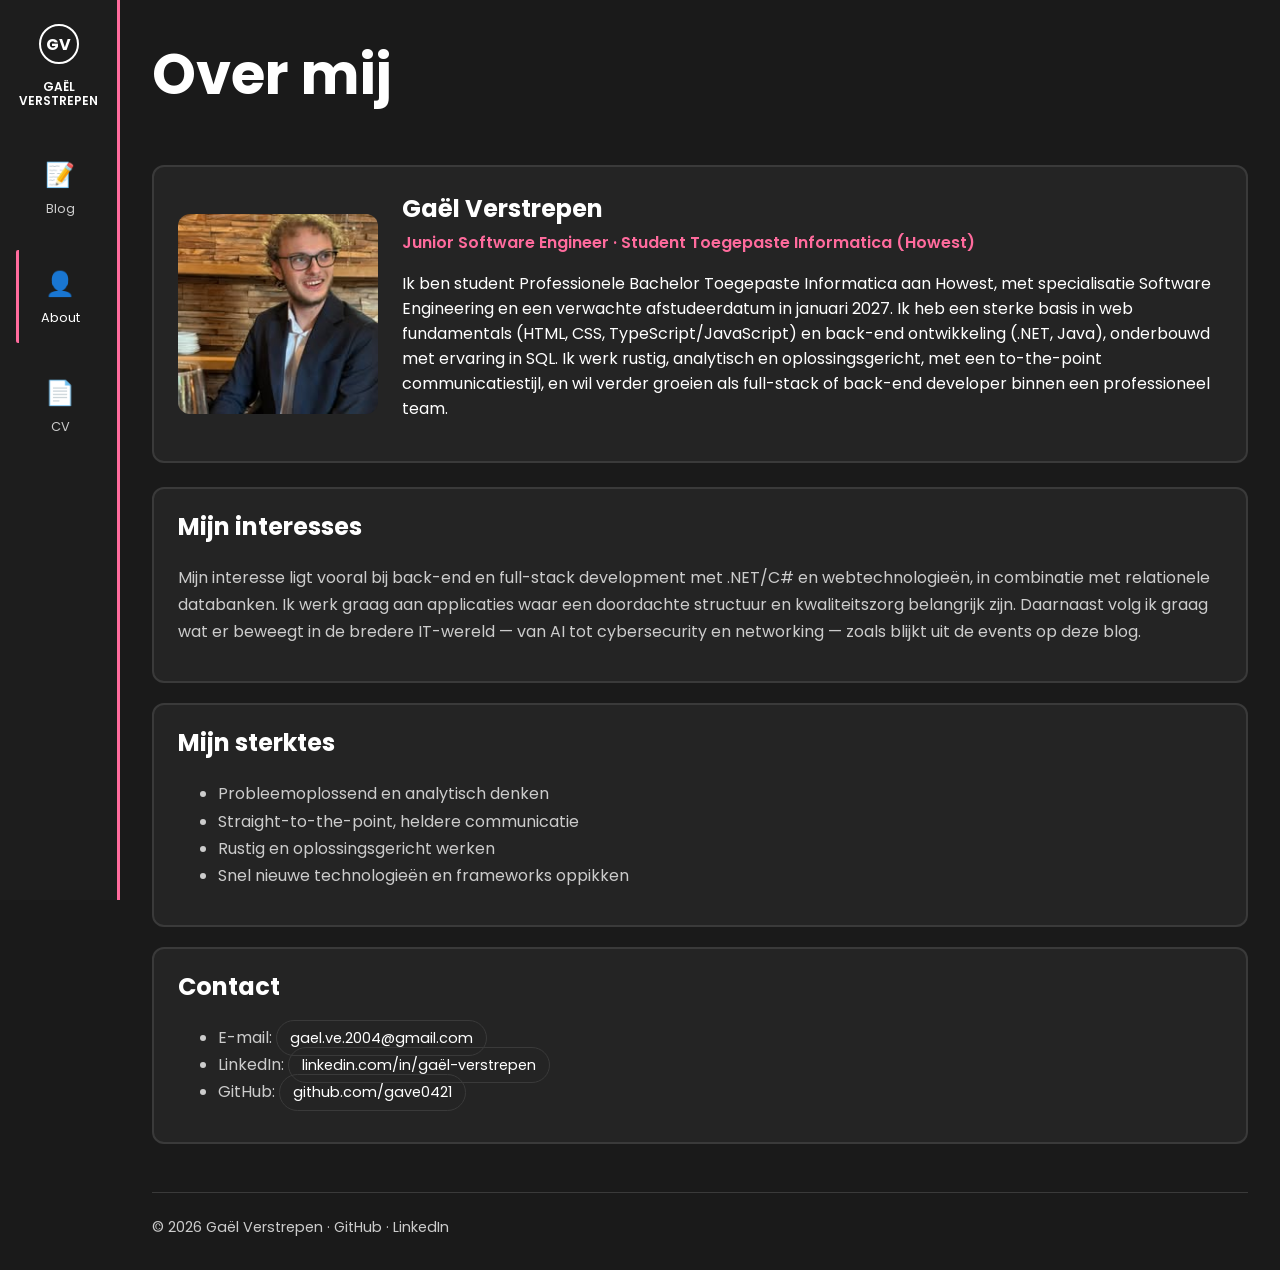
==== about.html @ 9400dde1 "Refactor blog articles and add new content - Updated blog5.html, blog6.html, and blog7.html to impro" ====
<!doctype html>
<html lang="nl">
  <head>
    <meta charset="UTF-8" />
    <meta name="viewport" content="width=device-width, initial-scale=1.0" />
    <meta name="description" content="Over mij - wie ik ben, mijn interesses en mijn sterktes als IT'er." />
    <title>Gaël Verstrepen — Over mij</title>
    <link rel="icon" href="favicon.svg" type="image/svg+xml" />
    <link rel="preconnect" href="https://fonts.googleapis.com" />
    <link rel="preconnect" href="https://fonts.gstatic.com" crossorigin />
    <link
      href="https://fonts.googleapis.com/css2?family=Poppins:wght@400;500;600;700&display=swap"
      rel="stylesheet"
    />
    <link rel="stylesheet" href="styles.css" />
    <script defer src="script.js"></script>
  </head>
  <body>
    <aside class="sidebar">
      <div class="sidebar__header">
        <span class="info-icon">GV</span>
        <span class="sidebar__title">Gaël Verstrepen</span>
      </div>
      <nav class="sidebar__nav">
        <a href="index.html" class="nav-item">
          <span class="nav-icon">📝</span>
          Blog
        </a>
        <a href="about.html" class="nav-item active">
          <span class="nav-icon">👤</span>
          About
        </a>
        <a href="cv.html" class="nav-item">
          <span class="nav-icon">📄</span>
          CV
        </a>
      </nav>
    </aside>

    <main class="main-content">
      <div class="container">
        <h1 class="page-title">Over mij</h1>

        <section class="about-card">
          <div class="about-photo">
            <img src="images/gael-profile.jpg" alt="Profielfoto van Gaël Verstrepen" />
          </div>
          <div class="about-intro">
            <h2>Gaël Verstrepen</h2>
            <p class="about-role">Junior Software Engineer · Student Toegepaste Informatica (Howest)</p>
            <p>
              Ik ben student Professionele Bachelor Toegepaste Informatica aan Howest,
              met specialisatie Software Engineering en een verwachte afstudeerdatum in
              januari 2027. Ik heb een sterke basis in web fundamentals (HTML, CSS,
              TypeScript/JavaScript) en back-end ontwikkeling (.NET, Java), onderbouwd
              met ervaring in SQL. Ik werk rustig, analytisch en oplossingsgericht, met
              een to-the-point communicatiestijl, en wil verder groeien als full-stack
              of back-end developer binnen een professioneel team.
            </p>
          </div>
        </section>

        <section class="about-section">
          <h2>Mijn interesses</h2>
          <!-- Concept op basis van je CV - pas gerust aan zodat het echt klinkt als jij. -->
          <p>
            Mijn interesse ligt vooral bij back-end en full-stack development met
            .NET/C# en webtechnologieën, in combinatie met relationele databanken. Ik
            werk graag aan applicaties waar een doordachte structuur en kwaliteitszorg
            belangrijk zijn. Daarnaast volg ik graag wat er beweegt in de bredere
            IT-wereld — van AI tot cybersecurity en networking — zoals blijkt uit de
            events op deze blog.
          </p>
          <!-- TODO (optioneel): voeg een persoonlijk accent toe, bv. een technologie waar je in je vrije tijd mee bezig bent. -->
        </section>

        <section class="about-section">
          <h2>Mijn sterktes</h2>
          <ul>
            <li>Probleemoplossend en analytisch denken</li>
            <li>Straight-to-the-point, heldere communicatie</li>
            <li>Rustig en oplossingsgericht werken</li>
            <li>Snel nieuwe technologieën en frameworks oppikken</li>
          </ul>
        </section>

        <section class="about-section">
          <h2>Contact</h2>
          <ul>
            <li>E-mail: <a class="panel-link" href="mailto:gael.ve.2004@gmail.com">gael.ve.2004@gmail.com</a></li>
            <li>LinkedIn: <a class="panel-link" href="https://www.linkedin.com/in/ga%C3%ABl-verstrepen-73a6a1340" target="_blank" rel="noopener">linkedin.com/in/gaël-verstrepen</a></li>
            <li>GitHub: <a class="panel-link" href="https://github.com/gave0421" target="_blank" rel="noopener">github.com/gave0421</a></li>
          </ul>
        </section>
        <footer class="site-footer">
          © 2026 Gaël Verstrepen ·
          <a href="https://github.com/gave0421" target="_blank" rel="noopener">GitHub</a> ·
          <a href="https://www.linkedin.com/in/ga%C3%ABl-verstrepen-73a6a1340" target="_blank" rel="noopener">LinkedIn</a>
        </footer>
      </div>
    </main>
  </body>
</html>
---- styles.css ----
:root {
  color-scheme: dark;
  --bg: #1a1a1a;
  --bg-secondary: #2a2a2a;
  --text: #ffffff;
  --text-muted: #cccccc;
  --accent: #ff6b9d;
  --border: #3a3a3a;
  --card-bg: #242424;
}

* {
  box-sizing: border-box;
}

html {
  scroll-behavior: smooth;
}

body {
  margin: 0;
  font-family: "Poppins", sans-serif;
  color: var(--text);
  background: var(--bg);
  display: flex;
}

.sidebar {
  position: fixed;
  left: 0;
  top: 0;
  width: 120px;
  height: 100vh;
  background: rgba(30, 30, 30, 0.95);
  border-right: 3px solid var(--accent);
  padding: 1.5rem 1rem;
  display: flex;
  flex-direction: column;
  gap: 2rem;
  z-index: 100;
}

.sidebar__header {
  display: flex;
  flex-direction: column;
  align-items: center;
  gap: 1rem;
}

.info-icon {
  width: 2.5rem;
  height: 2.5rem;
  display: flex;
  align-items: center;
  justify-content: center;
  border: 2px solid var(--text);
  border-radius: 50%;
  font-size: 1rem;
  font-weight: bold;
}

.sidebar__title {
  font-size: 0.75rem;
  text-align: center;
  line-height: 1.2;
  font-weight: 600;
  text-transform: uppercase;
}

.sidebar__nav {
  display: flex;
  flex-direction: column;
  gap: 1rem;
}

.nav-item {
  display: flex;
  flex-direction: column;
  align-items: center;
  gap: 0.5rem;
  padding: 1rem 0.5rem;
  color: var(--text-muted);
  text-decoration: none;
  font-size: 0.8rem;
  text-align: center;
  border-left: 3px solid transparent;
  border-radius: 2px;
  transition: all 0.3s ease;
  cursor: pointer;
}

.nav-item:hover,
.nav-item.active {
  color: var(--text);
  border-left-color: var(--accent);
}

.nav-icon {
  font-size: 1.5rem;
}

.main-content {
  margin-left: 120px;
  width: calc(100% - 120px);
  padding: 2rem;
}

.container {
  max-width: 1400px;
  margin: 0 auto;
}

.page-title {
  font-size: 3.5rem;
  font-weight: 700;
  margin: 0 0 3rem 0;
  color: var(--text);
}

.articles-grid {
  display: grid;
  grid-template-columns: repeat(auto-fill, minmax(320px, 1fr));
  gap: 1.5rem;
}

.article-card {
  background: var(--card-bg);
  border: 2px solid var(--border);
  border-radius: 0.75rem;
  overflow: hidden;
  transition: all 0.3s ease;
  cursor: pointer;
  position: relative;
  height: 100%;
  display: flex;
  flex-direction: column;
  text-decoration: none;
  color: inherit;
}

.article-card:hover {
  border-color: var(--accent);
  transform: translateY(-4px);
}

.article-card:focus-visible {
  outline: 3px solid var(--accent);
  outline-offset: 2px;
}

.article-image {
  width: 100%;
  height: 220px;
  overflow: hidden;
  background: var(--bg-secondary);
}

.article-image img {
  width: 100%;
  height: 100%;
  object-fit: cover;
  transition: transform 0.3s ease;
}

.article-card:hover .article-image img {
  transform: scale(1.05);
}

.article-content {
  padding: 1.5rem;
  flex-grow: 1;
  display: flex;
  flex-direction: column;
  position: relative;
}

.article-title {
  font-size: 1.4rem;
  font-weight: 700;
  margin: 0 0 0.5rem 0;
  color: var(--text);
  line-height: 1.3;
}

.article-category {
  font-size: 0.85rem;
  color: var(--text-muted);
  margin: 0;
}

.article-number {
  position: absolute;
  top: 1rem;
  right: 1rem;
  font-size: 2.5rem;
  font-weight: 700;
  color: var(--accent);
  opacity: 0.4;
}

.overview-grid {
  display: grid;
  grid-template-columns: repeat(3, minmax(0, 1fr));
  gap: 1rem;
  margin-bottom: 1.25rem;
}

.summary-card {
  background: var(--card-bg);
  border: 2px solid var(--border);
  border-radius: 0.75rem;
  padding: 1.1rem;
}

.summary-label {
  margin: 0;
  font-size: 0.75rem;
  text-transform: uppercase;
  letter-spacing: 0.08em;
  color: var(--text-muted);
}

.summary-card h2 {
  margin: 0.35rem 0;
  font-size: 2rem;
}

.summary-card p {
  margin: 0;
  color: var(--text-muted);
}

.highlights-panel {
  background: var(--card-bg);
  border: 2px solid var(--border);
  border-radius: 0.75rem;
  padding: 1.1rem;
}

.highlights-head {
  display: flex;
  justify-content: space-between;
  align-items: center;
  gap: 1rem;
  margin-bottom: 1rem;
}

.highlights-head h2 {
  margin: 0;
}

.panel-link {
  color: var(--text);
  text-decoration: none;
  border: 1px solid var(--border);
  border-radius: 999px;
  padding: 0.45rem 0.8rem;
  font-size: 0.9rem;
}

.panel-link:hover,
.panel-link:focus-visible {
  border-color: var(--accent);
  outline: none;
}

.mini-list {
  display: grid;
  gap: 0.8rem;
}

.mini-item {
  text-decoration: none;
  color: inherit;
  border: 1px solid var(--border);
  border-radius: 0.65rem;
  padding: 0.8rem;
  display: block;
}

.mini-item strong {
  display: block;
  margin-bottom: 0.15rem;
}

.mini-item span {
  color: var(--text-muted);
  font-size: 0.9rem;
}

.mini-item:hover,
.mini-item:focus-visible {
  border-color: var(--accent);
  outline: none;
}

/* Footer */
.site-footer {
  margin-top: 3rem;
  padding-top: 1.5rem;
  border-top: 1px solid var(--border);
  color: var(--text-muted);
  font-size: 0.9rem;
}

.site-footer a {
  color: var(--text-muted);
  text-decoration: none;
}

.site-footer a:hover {
  color: var(--accent);
}

/* Placeholders (verwijder zodra je echte content/afbeeldingen toevoegt) */
.photo-placeholder {
  display: flex;
  align-items: center;
  justify-content: center;
  text-align: center;
  gap: 0.4rem;
  padding: 1rem;
  border: 2px dashed var(--accent);
  border-radius: 0.75rem;
  color: var(--text-muted);
  background: rgba(255, 107, 157, 0.06);
  font-size: 0.9rem;
}

.photo-placeholder--card {
  height: 100%;
  border-radius: 0;
  border: none;
  border-bottom: 2px dashed var(--accent);
}

/* About-pagina */
.about-card {
  display: flex;
  flex-wrap: wrap;
  gap: 1.5rem;
  align-items: center;
  background: var(--card-bg);
  border: 2px solid var(--border);
  border-radius: 0.75rem;
  padding: 1.5rem;
  margin-bottom: 1.5rem;
}

.about-photo {
  flex: 0 0 200px;
  max-width: 200px;
}

.about-photo img {
  width: 100%;
  border-radius: 0.75rem;
  display: block;
}

.about-intro {
  flex: 1 1 280px;
}

.about-intro h2 {
  margin: 0 0 0.25rem;
}

.about-role {
  margin: 0 0 0.75rem;
  color: var(--accent);
  font-weight: 600;
}

.about-section {
  background: var(--card-bg);
  border: 2px solid var(--border);
  border-radius: 0.75rem;
  padding: 1.25rem 1.5rem;
  margin-bottom: 1.25rem;
}

.about-section h2 {
  margin-top: 0;
}

.about-section p,
.about-section li {
  color: var(--text-muted);
  line-height: 1.7;
}

@media (max-width: 1024px) {
  .overview-grid {
    grid-template-columns: 1fr;
  }

  .articles-grid {
    grid-template-columns: repeat(auto-fill, minmax(280px, 1fr));
  }
}

@media (max-width: 768px) {
  .sidebar {
    position: fixed;
    bottom: 0;
    left: 0;
    right: 0;
    width: 100%;
    height: auto;
    border-right: none;
    border-top: 3px solid var(--accent);
    flex-direction: row;
    padding: 1rem;
    gap: 1rem;
    justify-content: flex-start;
  }

  .main-content {
    margin-left: 0;
    width: 100%;
    margin-bottom: 80px;
    padding: 1.5rem;
  }

  .sidebar__header {
    flex-direction: row;
    align-items: center;
  }

  .page-title {
    font-size: 2.5rem;
  }

  .highlights-head {
    flex-direction: column;
    align-items: flex-start;
  }

  .articles-grid {
    grid-template-columns: repeat(auto-fill, minmax(250px, 1fr));
    gap: 1rem;
  }
}

@media (max-width: 480px) {
  .main-content {
    padding: 1rem;
  }

  .page-title {
    font-size: 2rem;
    margin-bottom: 1.5rem;
  }

  .articles-grid {
    grid-template-columns: 1fr;
  }

  .article-card {
    flex-direction: row;
  }

  .article-image {
    width: 40%;
    height: auto;
    min-height: 150px;
  }

  .article-content {
    width: 60%;
  }
}
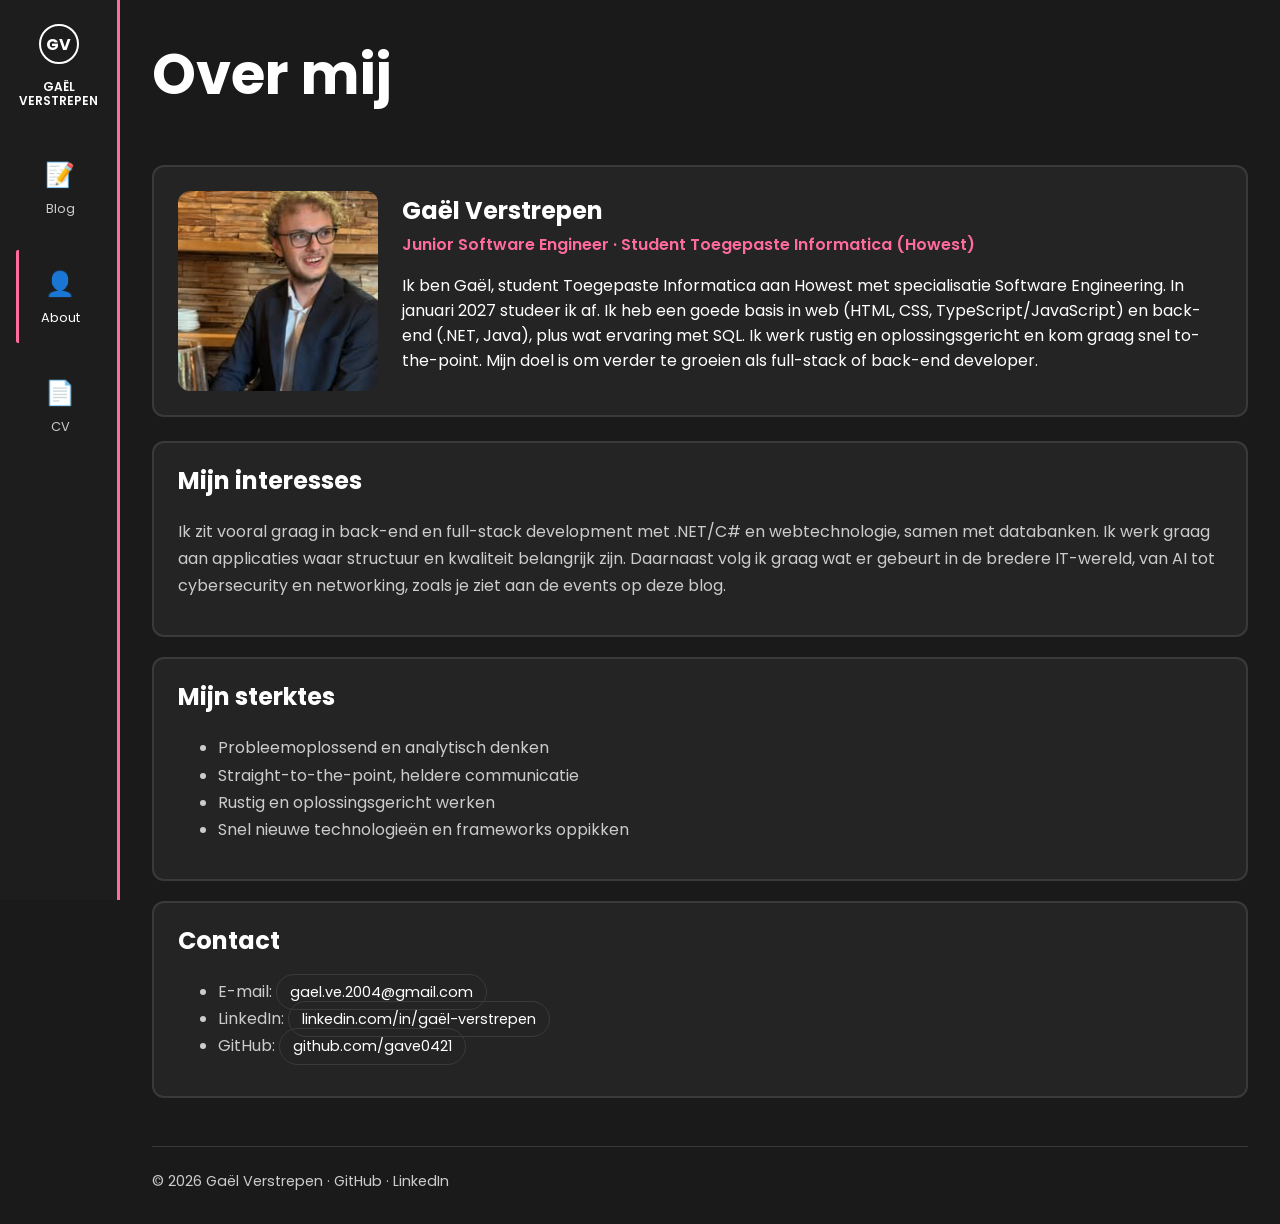
==== commit 19802400: "Revise blog content for clarity and conciseness; update personal descriptions and insights from Tech" ====
--- a/about.html
+++ b/about.html
@@ -49,13 +49,12 @@
             <h2>Gaël Verstrepen</h2>
             <p class="about-role">Junior Software Engineer · Student Toegepaste Informatica (Howest)</p>
             <p>
-              Ik ben student Professionele Bachelor Toegepaste Informatica aan Howest,
-              met specialisatie Software Engineering en een verwachte afstudeerdatum in
-              januari 2027. Ik heb een sterke basis in web fundamentals (HTML, CSS,
-              TypeScript/JavaScript) en back-end ontwikkeling (.NET, Java), onderbouwd
-              met ervaring in SQL. Ik werk rustig, analytisch en oplossingsgericht, met
-              een to-the-point communicatiestijl, en wil verder groeien als full-stack
-              of back-end developer binnen een professioneel team.
+              Ik ben Gaël, student Toegepaste Informatica aan Howest met specialisatie
+              Software Engineering. In januari 2027 studeer ik af. Ik heb een goede basis
+              in web (HTML, CSS, TypeScript/JavaScript) en back-end (.NET, Java), plus wat
+              ervaring met SQL. Ik werk rustig en oplossingsgericht en kom graag snel
+              to-the-point. Mijn doel is om verder te groeien als full-stack of back-end
+              developer.
             </p>
           </div>
         </section>
@@ -64,12 +63,11 @@
           <h2>Mijn interesses</h2>
           <!-- Concept op basis van je CV - pas gerust aan zodat het echt klinkt als jij. -->
           <p>
-            Mijn interesse ligt vooral bij back-end en full-stack development met
-            .NET/C# en webtechnologieën, in combinatie met relationele databanken. Ik
-            werk graag aan applicaties waar een doordachte structuur en kwaliteitszorg
-            belangrijk zijn. Daarnaast volg ik graag wat er beweegt in de bredere
-            IT-wereld — van AI tot cybersecurity en networking — zoals blijkt uit de
-            events op deze blog.
+            Ik zit vooral graag in back-end en full-stack development met .NET/C# en
+            webtechnologie, samen met databanken. Ik werk graag aan applicaties waar
+            structuur en kwaliteit belangrijk zijn. Daarnaast volg ik graag wat er
+            gebeurt in de bredere IT-wereld, van AI tot cybersecurity en networking, zoals
+            je ziet aan de events op deze blog.
           </p>
           <!-- TODO (optioneel): voeg een persoonlijk accent toe, bv. een technologie waar je in je vrije tijd mee bezig bent. -->
         </section>
